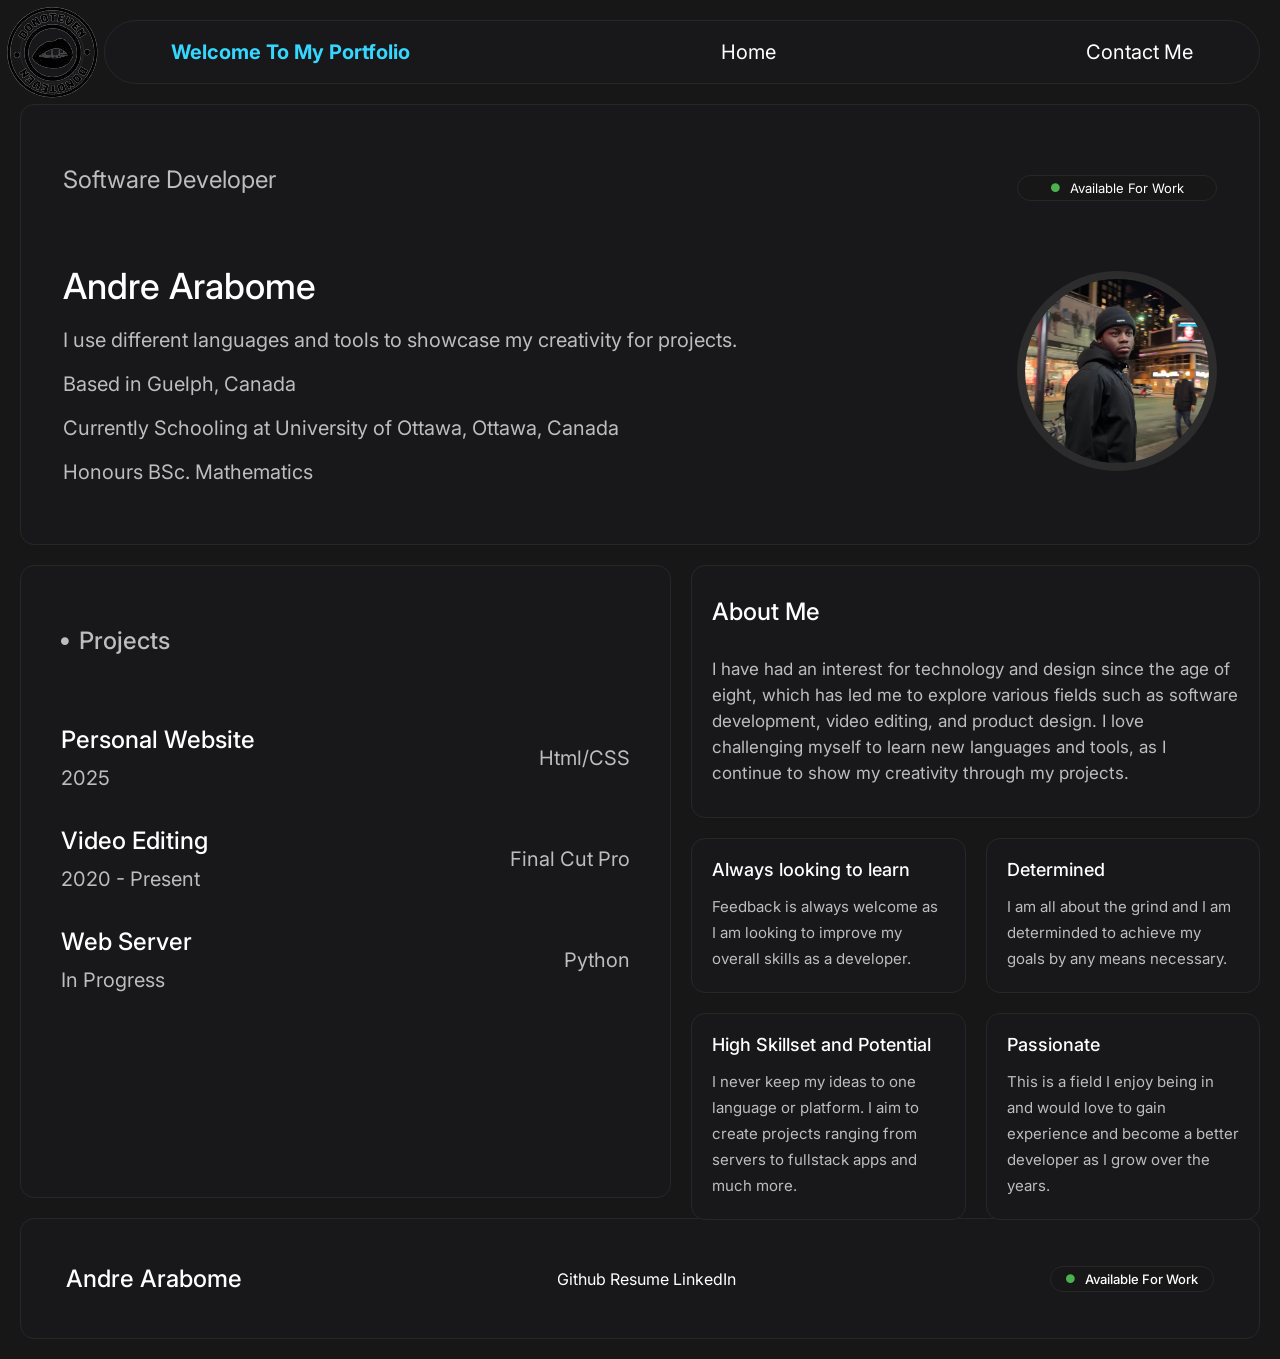
==== mr andre arabome/index.html @ 462e99c2 "Add files via upload" ====
<!DOCTYPE html>
<html lang="en">
<head>
    <meta charset="UTF-8">
    <meta name="viewport" content="width=device-width, initial-scale=1.0">
    <link rel="stylesheet" href="style.css">
    <link rel="stylesheet" href="https://cdnjs.cloudflare.com/ajax/libs/font-awesome/5.15.4/css/all.min.css">
    <title>Andre Arabome</title>
    <link rel="icon" href="favicon.ico"/>
</head>
<body>
    <basiks>
        <div class="logo">
            <img src="viewprofileimage.d2l-removebg-preview copy.png" alt="Logo">
        </div>
        <div class="links">
            <a href="#" class="active">Welcome To My Portfolio</a>
            <a href="#">Home</a>
            <a href="mailto:andrearabome@gmail.com?">Contact Me</a>
        </div>
    </basiks>

    <div class="about">
        <div class="left">
            <h3>Software Developer</h3>
            <div class="info">
                <h2>Andre Arabome</h2>
                <p>I use different languages and tools to showcase my creativity for projects.</p>
                <p>Based in Guelph, Canada</p>
                <p>Currently Schooling at University of Ottawa, Ottawa, Canada</p>
                <p>Honours BSc. Mathematics </p>
            </div>
        </div>
        <div class="right">
            <a class="online" href="#"><i class="fas fa-circle"></i> Available For Work</a>
            <img src="assets/pfp.jpg">
        </div>
    </div>
    <div class="works">
        <div class="left">
            <h3><i class="fas fa-circle"></i> Projects</h3>
            <div class="works-list">
                <div class="item">
                    <div class="work-info">
                        <h5 class="active">Personal Website</h5>
                        <p>2025</p>
                    </div>
                    <p>Html/CSS</p>
                </div>
                <div class="item">
                    <div class="work-info">
                        <h5>Video Editing</h5>
                        <p>2020 - Present</p>
                    </div>
                    <p>Final Cut Pro</p>
                </div>
                <div class="item">
                    <div class="work-info">
                        <h5>Web Server</h5>
                        <p>In Progress</p>
                    </div>
                    <p>Python</p>
                </div>
            </div>
        </div>

         <div class="right">
            <div class="item">
                <a>About Me</a>
                <p>I have had an interest for technology and design since the age of eight, which has led me to explore various fields such as software development, video editing, and product design.
                    I love challenging myself to learn new languages and tools, as I continue to show my creativity through my projects.
                </p>

            </div>
            <div class="item">
                <a>Always looking to learn</a>
                <p>Feedback is always welcome as I am looking to improve my overall skills as a developer.</p>
            </div>
            <div class="item">
                <a>Determined</a>
                <p>I am all about the grind and I am determinded to achieve my goals by any means necessary.</p>
            </div>
            <div class="item">
                <a>High Skillset and Potential</a>
                <p>I never keep my ideas to one language or platform. I aim to create projects ranging from servers to fullstack apps and much more.</p>
            </div>
            <div class="item">
                <a>Passionate</a>
                <p>This is a field I enjoy being in and would love to gain experience and become a better developer as I grow over the years.</p>
            </div>
        </div>
    </div>
    <footer>
        <a>Andre Arabome</a>
        <div class="links">
            <a href="https://github.com/andrearabome">Github</a>
            <a href="https://drive.google.com/file/d/1qd4CwZ_d0nGypbX0DLQwNF2BlHI4Yf9K/view?usp=drive_link">Resume</a>
            <a href="https://ca.linkedin.com/in/andrearabome">LinkedIn</a>
        </div>
        <a class="online"><i class="fas fa-circle"></i> Available For Work</a>
    </footer>
</body>
</html>
---- mr andre arabome/style.css ----
/*@import url();*/
@import url('https://fonts.googleapis.com/css2?family=Inter:wght@100..900&display=swap');

*{
    margin: 0;
    padding: 0;
    box-sizing: border-box;
    font-family: 'Inter', sans-serif;
}

a{
    text-decoration: none;
    color: #fff;
    transition: all 0.3s ease;
}

a:hover{
    color: #35D7FF !important;
}

body{
    background-color: #171717;
    padding: 20px;
    animation: fadeInAnimation ease 2s;
}

basiks{
    display: flex;
    gap: 20px;
}

basiks .logo{
    height: 64px;
    width: 64px;
    background: #18181B;
    border: 1px solid #27272A;
    border-radius: 48px;
    display: flex;
    align-items: center;
    justify-content: center;
}

basiks .logo i{
    font-size: 26px;
    color: #35D7FF;
}

basiks .links{
    height: 64px;
    display: flex;
    align-items: center;
    justify-content: space-between;
    width: 100%;
    padding: 0 66px;
    background-color: #18181B;
    border: 1px solid #27272A;
    border-radius: 48px;
}

basiks .links a{
    font-size: 20px;
}

basiks .links a.active{
    font-weight: bold;
    color: #35D7FF;
}

.about{
    display: flex;
    align-items: center;
    justify-content: space-between;
    padding: 60px 42px;
    background: #18181B;
    border: 1px solid #27272A;
    margin-top: 20px;
    border-radius: 14px;
}

.about .left h3{
    color: #BDBDBD;
    font-size: 24px;
    font-weight: 400;
}

.about .left .info{
    margin-top: 70px;
    display: flex;
    flex-direction: column;
    gap: 20px;
}

.about .left .info h2{
    font-size: 36px;
    color: #fff;
    font-weight: 500;
}

.about .left .info p{
    font-size: 20px;
    color: #BDBDBD;
}

.about .left .info .buttons{
    display: flex;
    gap: 14px;
}

.about .left .info .buttons button{
    font-size: 16px;
    padding: 6px 10px;
    border-radius: 7px;
    display: flex;
    align-items: center;
    gap: 8px;
    cursor: pointer;
    transition: all 0.3s ease;
}

.about .left .info .buttons button.hire{
    color: #fff;
    background: #35D7FF;
    border: 1px solid #171717;
}

.about .left .info .buttons button.hire:hover{
    background: #4CAF50;
}

.about .left .info .buttons button.email{
    color: #BDBDBD;
    border: 1px solid #27272A;
    background: #171717;
}

.about .left .info .buttons button.email:hover{
    background: #000;
}

.about .right a.online,
footer a.online{
    display: flex;
    align-items: center;
    justify-content: center;
    gap: 10px;
    background: #171717;
    border: 1px solid #27272A;
    padding: 4px 15px;
    border-radius: 14px;
    font-size: 13px;
}

.about .right a.online i,
footer a.online i{
    color: #4CAF50;
    font-size: 9px;
}

.about .right img{
    width: 200px;
    height: 200px;
    border-radius: 50%;
    border: 8px solid #2c2c2c;
    object-fit: cover;
    margin-top: 70px;
}

.works{
    display: flex;
    gap: 20px;
    margin-top: 20px;
}

.works .left{
    flex: 1;
    background: #18181B;
    padding: 60px 40px;
    border-radius: 14px;
    border: 1px solid #27272A;
}

.works .left h3{
    color: #BDBDBD;
    font-weight: 500;
    display: flex;
    align-items: center;
    gap: 10px;
    font-size: 24px;
}

.works .left h3 i{
    font-size: 8px;
}

.works .left .works-list{
    margin-top: 70px;
    display: flex;
    flex-direction: column;
    gap: 36px;
}

.works .left .works-list .item{
    display: flex;
    align-items: center;
    justify-content: space-between;
}

.works .left .works-list .item .work-info h5{
    color: #fff;
    font-size: 24px;
    font-weight: 500;
}

.works .left .works-list .item .work-info p{
    margin-top: 12px;
    color: #BDBDBD;
    font-size: 20px;
}

.works .left .works-list .item > p {
    font-size: 20px;
    color: #BDBDBD;
}

.works .right{
    flex: 1;
    display: grid;
    grid-template-columns: 1fr 1fr;
    grid-template-rows: 40% auto;
    gap: 20px;
}

.works .right .item:first-child{
    grid-column: span 2;
}

.works .right .item{
    display: flex;
    flex-direction: column;
    justify-content: center;
    gap: 30px;
    padding: 20px;
    background: #18181B;
    border: 1px solid #27272A;
    border-radius: 14px;
    cursor: pointer;
    transition: all 0.3s ease;
}

.works .right .item:hover a{
    color: #35D7FF;
}

.works .right .item a{
    font-size: 24px;
    font-weight: 500;
    color: #fff;
}

.works .right .item > p{
    color: #BDBDBD;
    font-size: 17px;
    line-height: 26px;
}

.works .right .item:not(:first-child){
    gap: 14px;
}

.works .right .item:not(:first-child) a{
    font-size: 18px;
}

.works .right .item:not(:first-child) p{
    font-size: 15px;
}

footer{
    margin-top: 20px;
    display: flex;
    align-items: center;
    justify-content: space-between;
    background: #18181B;
    border: 1px solid #27272A;
    border-radius: 14px;
    padding: 45px;
}

footer > a{
    font-size: 24px;
    font-weight: 500;
}

footer .socials{
    display: flex;
    align-items: center;
    gap: 12px;
}

footer .socials a{
    font-size: 20px;
    font-weight: 500;
    color: #BDBDBD;
}

@keyframes fadeInAnimation {
    0% {
        opacity: 0;
    }
    100% {
        opacity: 1;
    }
}

@media screen and (max-width: 1220px) {
    
    .about{
        padding: 60px 30px;
    }

    .works{
        flex-direction: column;
    }

    .works .left,
    .works .right .item,
    footer{
        padding: 40px 30px;
    }

    .works .right{
        grid-template-rows: auto auto;
    }

}

@media screen and (max-width: 992px) {
    basiks .links{
        padding: 0 40px;
    }

    footer > a{
        font-size: 20px;
    }

    footer .socials a{
        font-size: 16px;
    }

}

@media screen and (max-width: 768px) {
    
    basiks .links a{
        font-size: 16px;
    }

    .about{
        flex-direction: column-reverse;
        gap: 20px;
        padding: 30px;
    }

    .about .left .info{
        margin-top: 30px;
    }

    .about .right img{
        margin-top: 20px;
    }



    footer a.online{
        display: none;
    }

}

@media screen and (max-width: 576px) {

    .about .left .info h2{
        font-size: 30px;
    }

    .about .left .info p,
    .works .left .works-list .item .work-info p,
    .works .left .works-list .item > p{
        font-size: 16px;
    }

    .about .left .info .buttons button{
        font-size: 14px;
    }

    .works .left .works-list{
        margin-top: 40px;
    }

    .works .left .works-list .item .work-info h5,
    .works .right .item a{
        font-size: 20px;
    }

    .works .right .item > p,
    .works .right .item:not(:first-child) a{
        font-size: 15px;
    }

    .works .right .item:not(:first-child) p{
        font-size: 13px;
    }

}
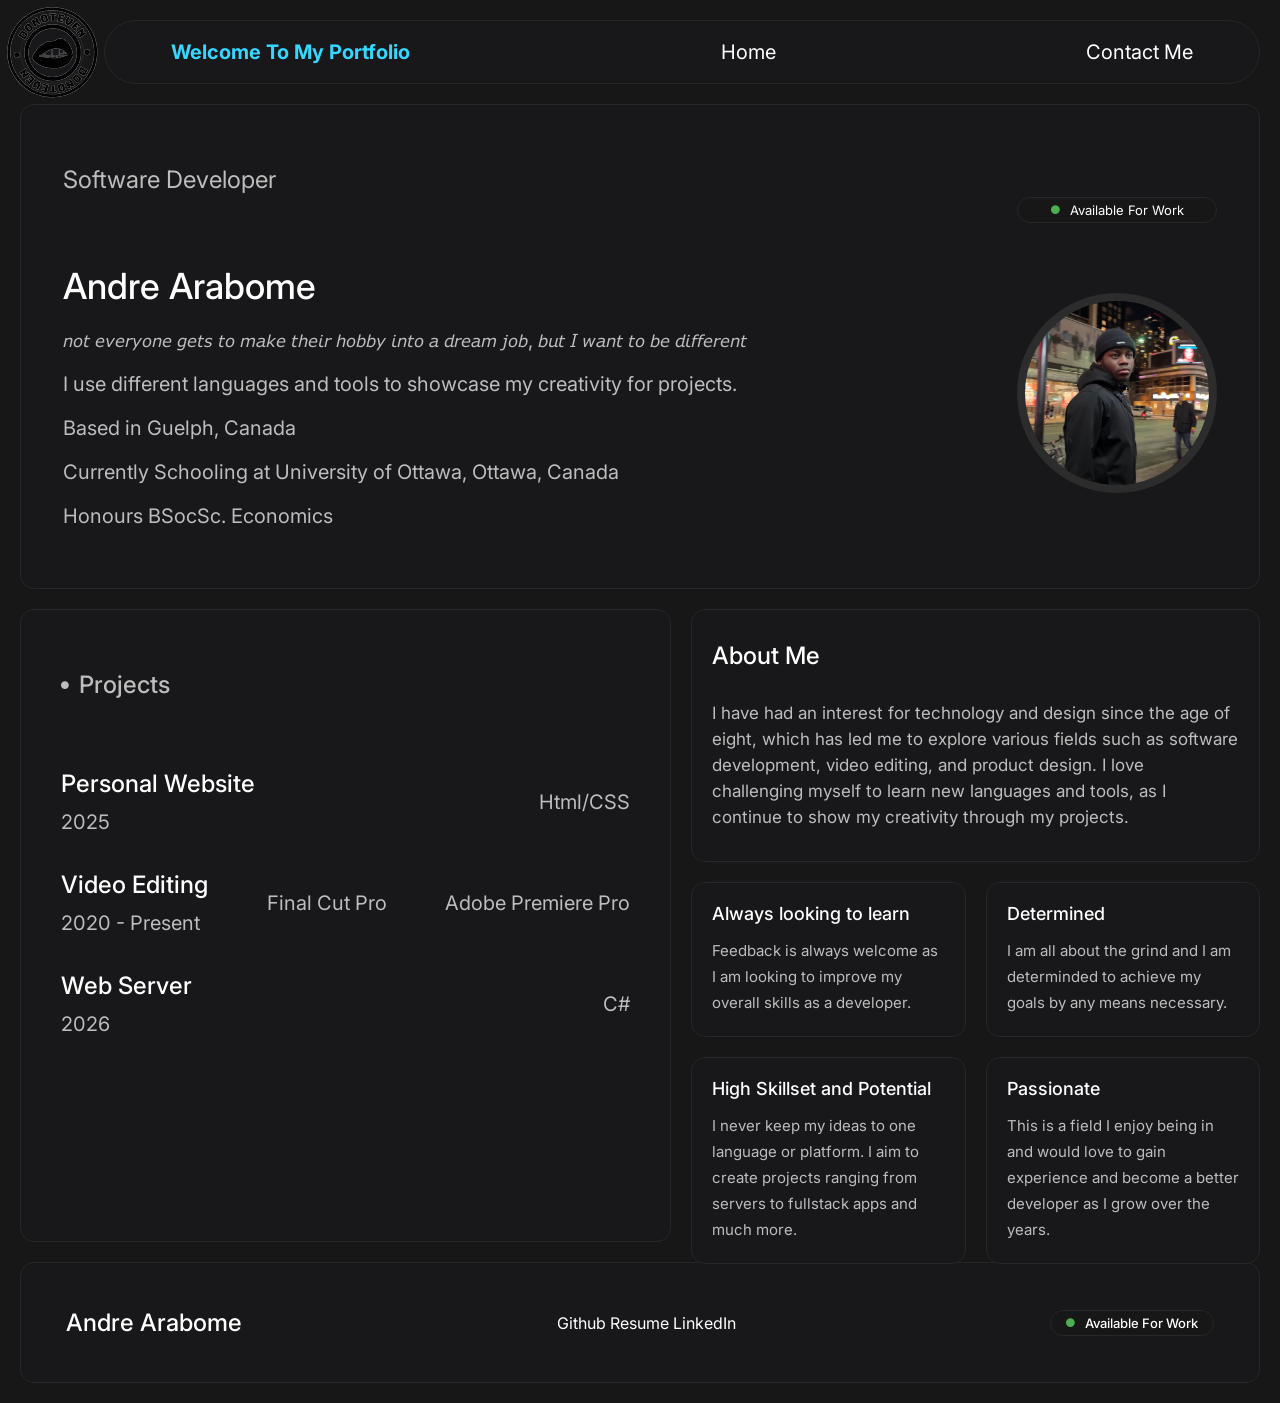
==== commit 5701fe10: "Update index.html" ====
--- a/mr andre arabome/index.html
+++ b/mr andre arabome/index.html
@@ -25,10 +25,11 @@
             <h3>Software Developer</h3>
             <div class="info">
                 <h2>Andre Arabome</h2>
+                <p>𝘯𝘰𝘵 𝘦𝘷𝘦𝘳𝘺𝘰𝘯𝘦 𝘨𝘦𝘵𝘴 𝘵𝘰 𝘮𝘢𝘬𝘦 𝘵𝘩𝘦𝘪𝘳 𝘩𝘰𝘣𝘣𝘺 𝘪𝘯𝘵𝘰 𝘢 𝘥𝘳𝘦𝘢𝘮 𝘫𝘰𝘣, 𝘣𝘶𝘵 𝘐 𝘸𝘢𝘯𝘵 𝘵𝘰 𝘣𝘦 𝘥𝘪𝘧𝘧𝘦𝘳𝘦𝘯𝘵 </p>
                 <p>I use different languages and tools to showcase my creativity for projects.</p>
                 <p>Based in Guelph, Canada</p>
                 <p>Currently Schooling at University of Ottawa, Ottawa, Canada</p>
-                <p>Honours BSc. Mathematics </p>
+                <p>Honours BSocSc. Economics </p>
             </div>
         </div>
         <div class="right">
@@ -53,13 +54,14 @@
                         <p>2020 - Present</p>
                     </div>
                     <p>Final Cut Pro</p>
+                    <p>Adobe Premiere Pro</p>
                 </div>
                 <div class="item">
                     <div class="work-info">
                         <h5>Web Server</h5>
-                        <p>In Progress</p>
+                        <p>2026</p>
                     </div>
-                    <p>Python</p>
+                    <p>C#</p>
                 </div>
             </div>
         </div>
@@ -100,4 +102,5 @@
         <a class="online"><i class="fas fa-circle"></i> Available For Work</a>
     </footer>
 </body>
-</html>+
+</html>
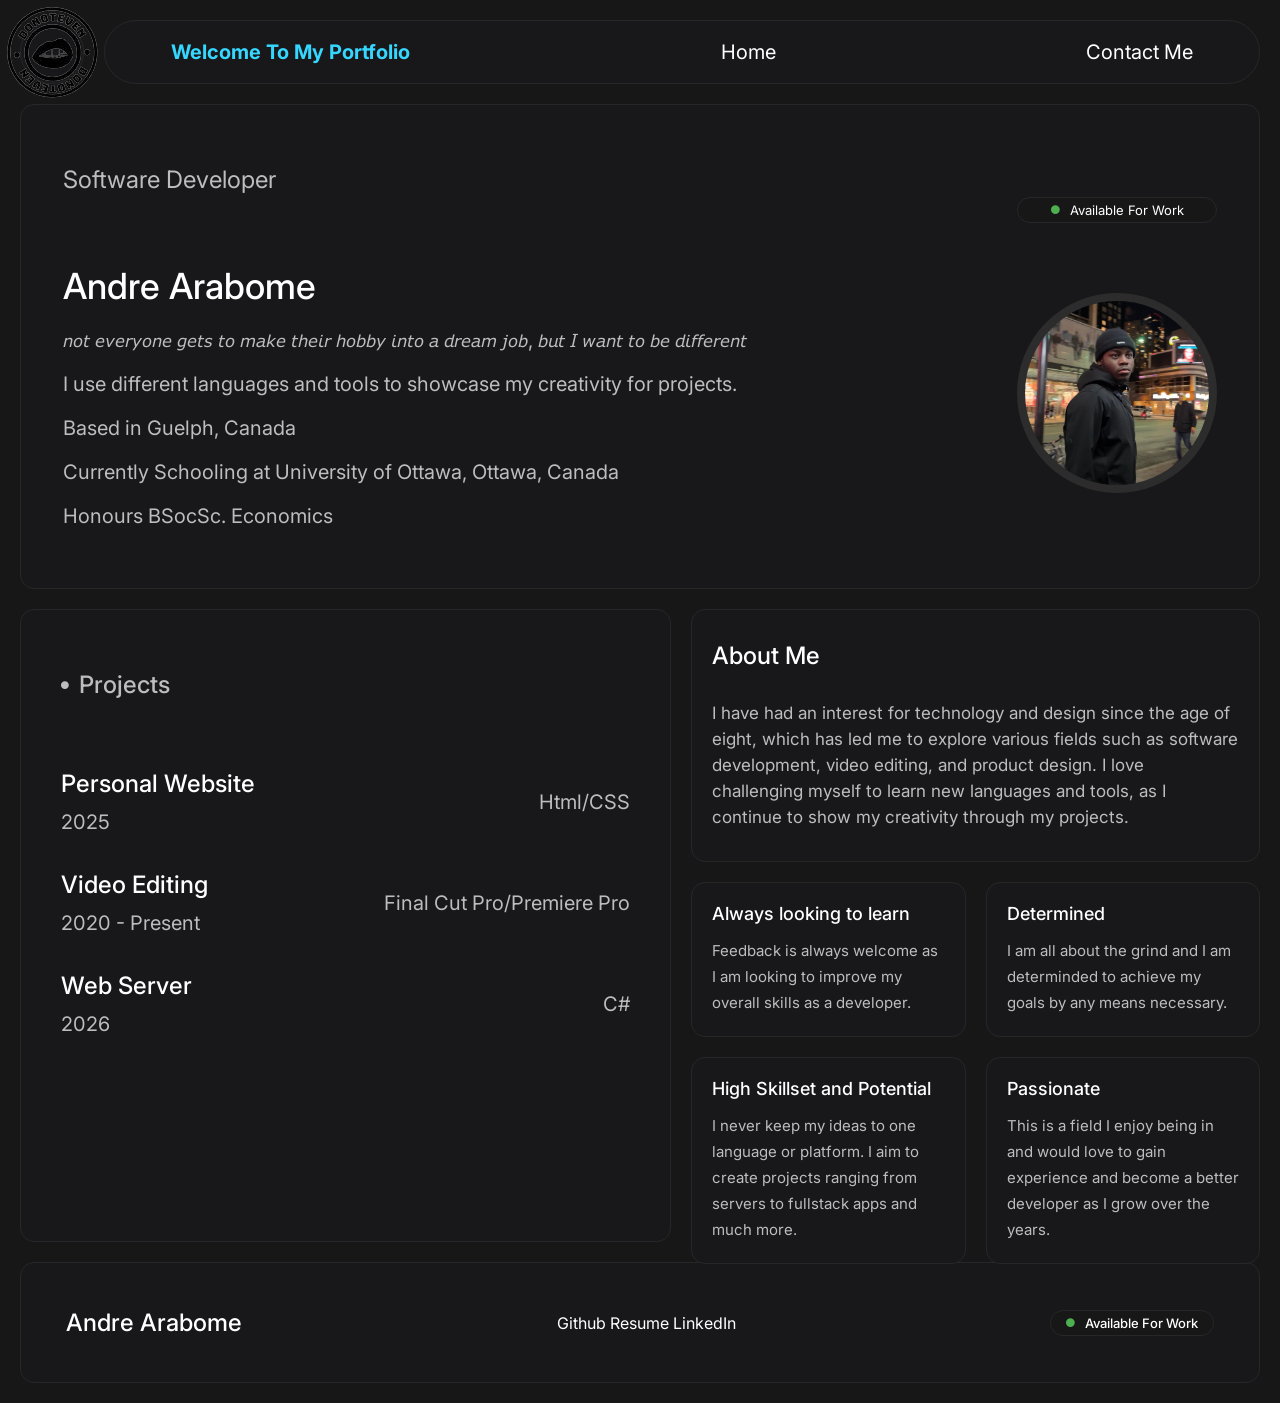
==== commit 0eb059e6: "Update index.html" ====
--- a/mr andre arabome/index.html
+++ b/mr andre arabome/index.html
@@ -53,8 +53,7 @@
                         <h5>Video Editing</h5>
                         <p>2020 - Present</p>
                     </div>
-                    <p>Final Cut Pro</p>
-                    <p>Adobe Premiere Pro</p>
+                    <p>Final Cut Pro/Premiere Pro</p>
                 </div>
                 <div class="item">
                     <div class="work-info">
@@ -104,3 +103,4 @@
 </body>
 
 </html>
+
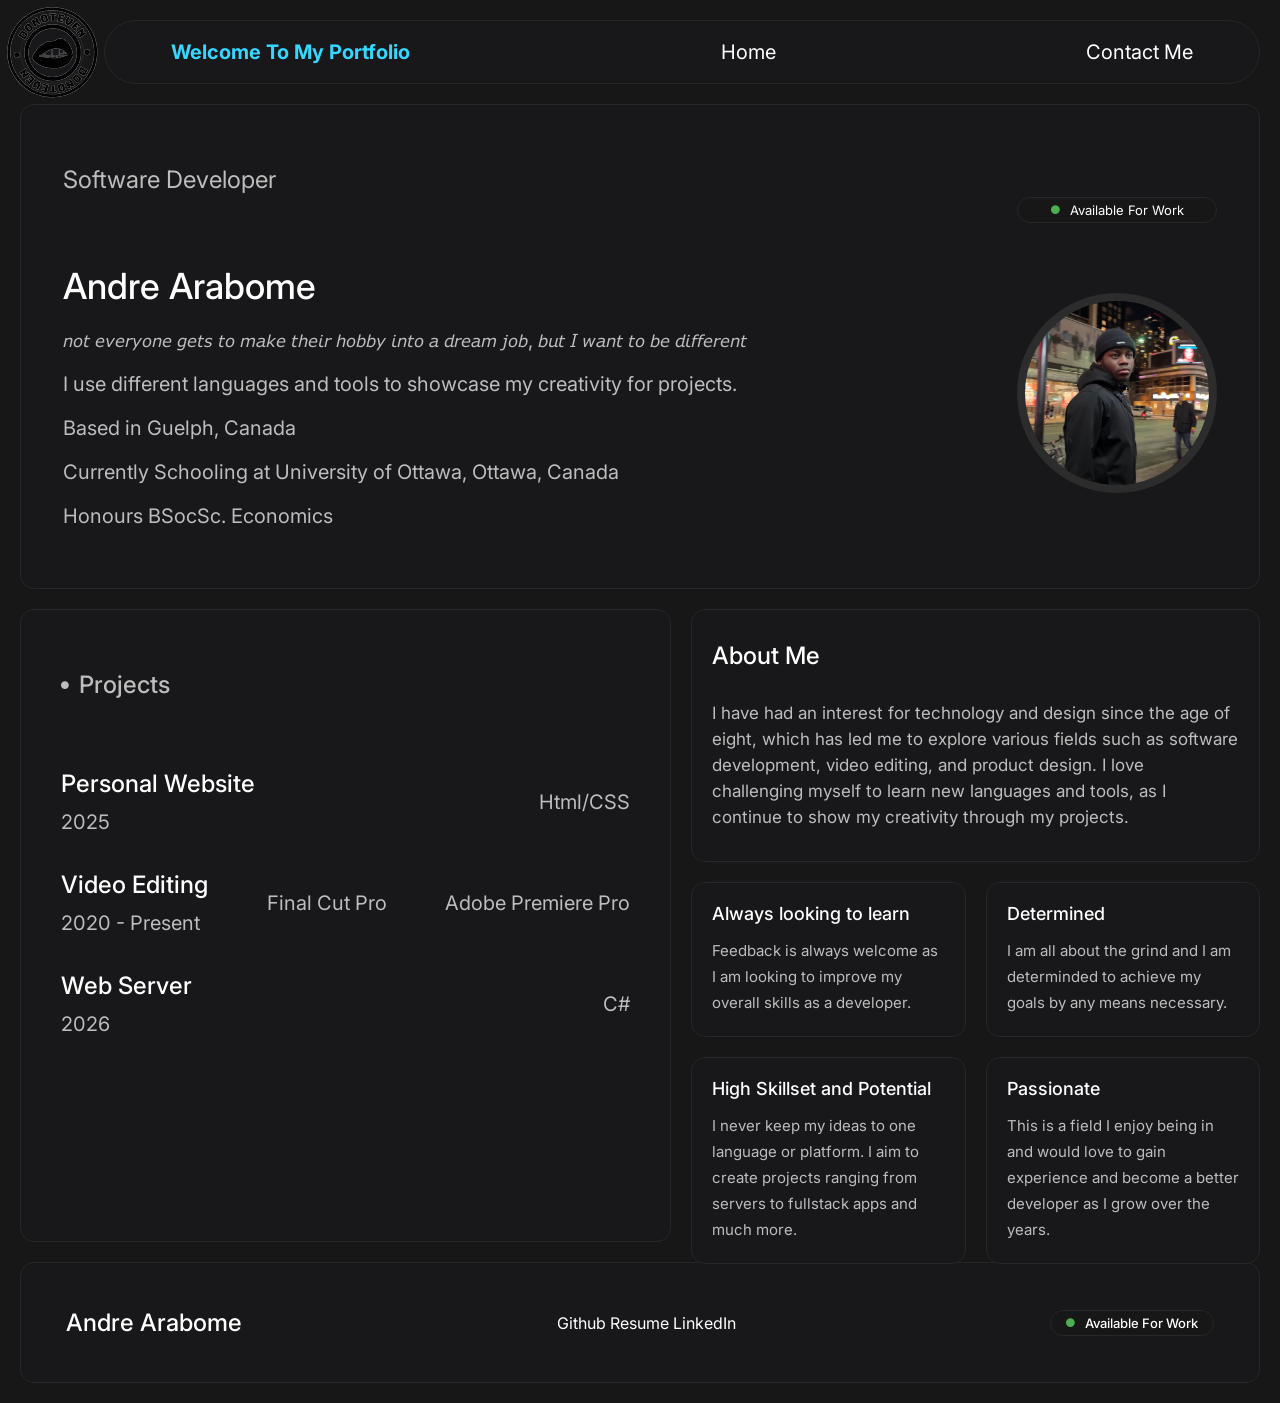
==== commit bdeb0d35: "Add files via upload" ====
--- a/mr andre arabome/index.html
+++ b/mr andre arabome/index.html
@@ -53,7 +53,8 @@
                         <h5>Video Editing</h5>
                         <p>2020 - Present</p>
                     </div>
-                    <p>Final Cut Pro/Premiere Pro</p>
+                    <p>Final Cut Pro</p>
+                    <p>Adobe Premiere Pro</p>
                 </div>
                 <div class="item">
                     <div class="work-info">
@@ -103,4 +104,3 @@
 </body>
 
 </html>
-
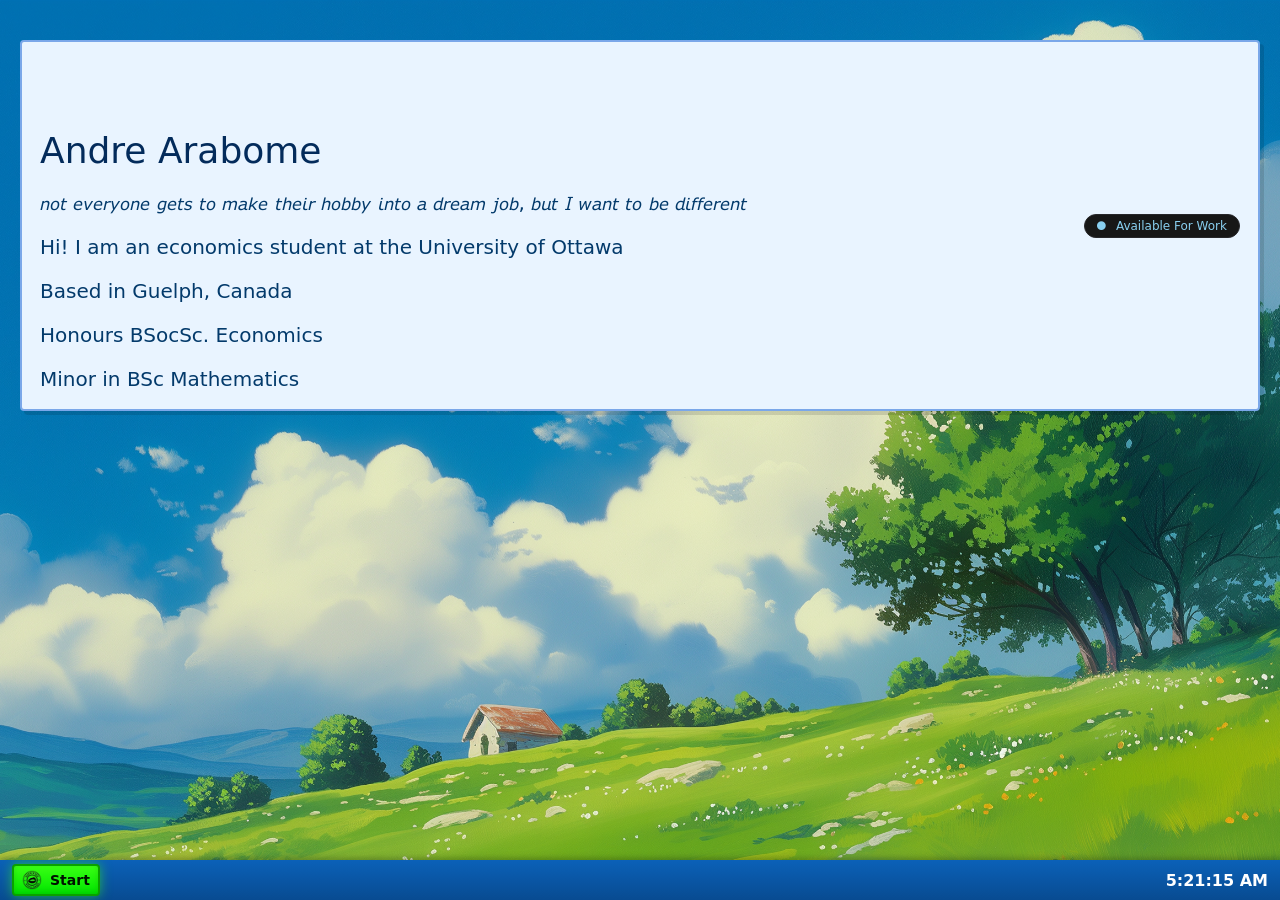
==== commit 3e49cfbf: "Add files via upload" ====
--- a/mr andre arabome/index.html
+++ b/mr andre arabome/index.html
@@ -9,98 +9,49 @@
     <link rel="icon" href="favicon.ico"/>
 </head>
 <body>
-    <basiks>
-        <div class="logo">
-            <img src="viewprofileimage.d2l-removebg-preview copy.png" alt="Logo">
-        </div>
-        <div class="links">
-            <a href="#" class="active">Welcome To My Portfolio</a>
-            <a href="#">Home</a>
-            <a href="mailto:andrearabome@gmail.com?">Contact Me</a>
-        </div>
-    </basiks>
-
+    <div class="xp-desktop">
     <div class="about">
         <div class="left">
-            <h3>Software Developer</h3>
             <div class="info">
                 <h2>Andre Arabome</h2>
-                <p>𝘯𝘰𝘵 𝘦𝘷𝘦𝘳𝘺𝘰𝘯𝘦 𝘨𝘦𝘵𝘴 𝘵𝘰 𝘮𝘢𝘬𝘦 𝘵𝘩𝘦𝘪𝘳 𝘩𝘰𝘣𝘣𝘺 𝘪𝘯𝘵𝘰 𝘢 𝘥𝘳𝘦𝘢𝘮 𝘫𝘰𝘣, 𝘣𝘶𝘵 𝘐 𝘸𝘢𝘯𝘵 𝘵𝘰 𝘣𝘦 𝘥𝘪𝘧𝘧𝘦𝘳𝘦𝘯𝘵 </p>
-                <p>I use different languages and tools to showcase my creativity for projects.</p>
+                <p>𝘯𝘰𝘵 𝘦𝘷𝘦𝘳𝘺𝘰𝘯𝘦 𝘨𝘦𝘵𝘴 𝘵𝘰 𝘮𝘢𝘬𝘦 𝘵𝘩𝘦𝘪𝘳 𝘩𝘰𝘣𝘣𝘺 𝘪𝘯𝘵𝘰 𝘢 𝘥𝘳𝘦𝘢𝘮 𝘫𝘰𝘣, 𝘣𝘶𝘵 𝘐 𝘸𝘢𝘯𝘵 𝘵𝘰 𝘣𝘦 𝘥𝘪𝘧𝘧𝘦𝘳𝘦𝘯𝘵</p>
+                <p>Hi! I am an economics student at the University of Ottawa</p>
                 <p>Based in Guelph, Canada</p>
-                <p>Currently Schooling at University of Ottawa, Ottawa, Canada</p>
-                <p>Honours BSocSc. Economics </p>
+                <p>Honours BSocSc. Economics</p>
+                <p>Minor in BSc Mathematics</p>
             </div>
         </div>
         <div class="right">
-            <a class="online" href="#"><i class="fas fa-circle"></i> Available For Work</a>
-            <img src="assets/pfp.jpg">
+            <div class="online" role="status"><i class="fas fa-circle"></i> Available For Work</div>
         </div>
     </div>
-    <div class="works">
-        <div class="left">
-            <h3><i class="fas fa-circle"></i> Projects</h3>
-            <div class="works-list">
-                <div class="item">
-                    <div class="work-info">
-                        <h5 class="active">Personal Website</h5>
-                        <p>2025</p>
-                    </div>
-                    <p>Html/CSS</p>
-                </div>
-                <div class="item">
-                    <div class="work-info">
-                        <h5>Video Editing</h5>
-                        <p>2020 - Present</p>
-                    </div>
-                    <p>Final Cut Pro</p>
-                    <p>Adobe Premiere Pro</p>
-                </div>
-                <div class="item">
-                    <div class="work-info">
-                        <h5>Web Server</h5>
-                        <p>2026</p>
-                    </div>
-                    <p>C#</p>
-                </div>
-            </div>
+    <div id="start-menu" class="start-menu" aria-hidden="true">
+        <div class="start-menu-header">Start</div>
+        <ul>
+            <li><a href="#" id="start-theme-toggle"><span class="icon">🌓</span><span class="label">Dark Mode</span></a></li>
+            <li><a href="index.html"><span class="icon">🏠</span>Home</a></li>
+            <li><a href="about.html"><span class="icon">ℹ️</span>About Me</a></li>
+            <li><a href="projects.html"><span class="icon">🗂️</span>Projects</a></li>
+            <li><a href="https://github.com/andrearabome"><span class="icon">🐱</span>GitHub</a></li>
+            <li><a href="https://ca.linkedin.com/in/andrearabome"><span class="icon">🔗</span>LinkedIn</a></li>
+            <li><a href="https://drive.google.com/file/d/1Fc5jcNn9YB6iBq72nuzon9Sls7e6n9wR/view?usp=drive_link"><span class="icon">📄</span>Resume</a></li>
+            <li><a href="mailto:andrearabome@gmail.com"><span class="icon">✉️</span>Contact Me</a></li>
+            <li><a href="https://doonottevenn.com"><span class="icon"><img src="viewprofileimage.d2l-removebg-preview copy.png" alt="donoteven logo"></span>donoteven</a></li>
+        </ul>
+    </div>
+
+    <div id="taskbar">
+        <div class="start">
+            <button id="start-button"><img src="viewprofileimage.d2l-removebg-preview copy.png" alt="logo"><span class="start-text">Start</span></button>
         </div>
-
-         <div class="right">
-            <div class="item">
-                <a>About Me</a>
-                <p>I have had an interest for technology and design since the age of eight, which has led me to explore various fields such as software development, video editing, and product design.
-                    I love challenging myself to learn new languages and tools, as I continue to show my creativity through my projects.
-                </p>
-
-            </div>
-            <div class="item">
-                <a>Always looking to learn</a>
-                <p>Feedback is always welcome as I am looking to improve my overall skills as a developer.</p>
-            </div>
-            <div class="item">
-                <a>Determined</a>
-                <p>I am all about the grind and I am determinded to achieve my goals by any means necessary.</p>
-            </div>
-            <div class="item">
-                <a>High Skillset and Potential</a>
-                <p>I never keep my ideas to one language or platform. I aim to create projects ranging from servers to fullstack apps and much more.</p>
-            </div>
-            <div class="item">
-                <a>Passionate</a>
-                <p>This is a field I enjoy being in and would love to gain experience and become a better developer as I grow over the years.</p>
-            </div>
-        </div>
+        <div class="taskbar-center"></div>
+        <div class="tray" id="taskbar-clock" aria-live="polite"></div>
     </div>
-    <footer>
-        <a>Andre Arabome</a>
-        <div class="links">
-            <a href="https://github.com/andrearabome">Github</a>
-            <a href="https://drive.google.com/file/d/1qd4CwZ_d0nGypbX0DLQwNF2BlHI4Yf9K/view?usp=drive_link">Resume</a>
-            <a href="https://ca.linkedin.com/in/andrearabome">LinkedIn</a>
-        </div>
-        <a class="online"><i class="fas fa-circle"></i> Available For Work</a>
-    </footer>
+    </div>
+    <script src="theme.js"></script>
+    <script src="startmenu.js"></script>
+    <script src="clock.js"></script>
 </body>
 
 </html>
+
--- a/mr andre arabome/style.css
+++ b/mr andre arabome/style.css
@@ -1,11 +1,12 @@
 /*@import url();*/
 @import url('https://fonts.googleapis.com/css2?family=Inter:wght@100..900&display=swap');
 
+/* Use a Windows-like system font stack */
 *{
     margin: 0;
     padding: 0;
     box-sizing: border-box;
-    font-family: 'Inter', sans-serif;
+    font-family: Tahoma, "Segoe UI", system-ui, -apple-system, Inter, sans-serif;
 }
 
 a{
@@ -137,22 +138,24 @@
     background: #000;
 }
 
-.about .right a.online,
-footer a.online{
+.about .right .online,
+footer .online{
     display: flex;
     align-items: center;
     justify-content: center;
     gap: 10px;
+    width: fit-content;
+    white-space: nowrap;
     background: #171717;
     border: 1px solid #27272A;
-    padding: 4px 15px;
+    padding: 4px 12px;
     border-radius: 14px;
-    font-size: 13px;
-}
-
-.about .right a.online i,
-footer a.online i{
-    color: #4CAF50;
+    font-size: 12px;
+    color: #89CFF0;
+}
+.about .right .online i,
+footer .online i{
+    color: #89CFF0;
     font-size: 9px;
 }
 
@@ -411,4 +414,349 @@
         font-size: 13px;
     }
 
+}
+
+/* Windows XP visual theme additions */
+body{
+    background: linear-gradient(#7db9e8, #9ad0ff);
+    color: #000;
+}
+
+/* Notepad-style windows (for About page) */
+.notepad{
+    margin: 18px 0;
+    border: 2px solid #7aa7e9;
+    background: #fff;
+    border-radius: 2px;
+    box-shadow: 4px 4px 0 rgba(0,0,0,0.12);
+    overflow: hidden;
+}
+
+/* layout the three notepad sections across the page */
+.notepad-row{
+    /* positioned canvas for randomly-placed notepads */
+    position: relative;
+    width: 100vw;
+    height: calc(100vh - 72px);
+    margin: 0;
+    margin-left: calc(-50vw + 50%);
+}
+.notepad-row .notepad{
+    position: absolute;
+    width: calc(33% - 12px);
+    min-width: 220px;
+}
+
+@media (max-width: 768px){
+    /* responsive fallback: stacked flow */
+    .notepad-row{ position: static; min-height: auto; }
+    .notepad-row .notepad{ position: static; width: 100%; min-width: 0; margin-bottom: 12px; }
+}
+.notepad .titlebar{
+    display: flex;
+    justify-content: space-between;
+    align-items: center;
+    background: linear-gradient(#0b61b8,#0d6fcf);
+    color: #fff;
+    padding: 6px 10px;
+    font-weight: 700;
+}
+.notepad .titlebar{ cursor: move; user-select: none; }
+
+/* Resize handle (bottom-right corner) */
+
+/* Desktop-style resize handles */
+.notepad .resize-handle{
+    position: absolute;
+    z-index: 12000;
+    touch-action: none;
+}
+.notepad .resize-handle.top,
+.notepad .resize-handle.bottom{ left: 10px; right: 10px; height: 8px; }
+.notepad .resize-handle.left,
+.notepad .resize-handle.right{ top: 10px; bottom: 10px; width: 8px; }
+.notepad .resize-handle.top{ top: -4px; cursor: ns-resize; }
+.notepad .resize-handle.bottom{ bottom: -4px; cursor: ns-resize; }
+.notepad .resize-handle.left{ left: -4px; cursor: ew-resize; }
+.notepad .resize-handle.right{ right: -4px; cursor: ew-resize; }
+.notepad .resize-handle.corner{
+    width: 18px;
+    height: 18px;
+}
+.notepad .resize-handle.nw{ top: -4px; left: -4px; cursor: nwse-resize; }
+.notepad .resize-handle.ne{ top: -4px; right: -4px; cursor: nesw-resize; }
+.notepad .resize-handle.se{ right: -4px; bottom: -4px; cursor: nwse-resize; }
+.notepad .resize-handle.sw{ left: -4px; bottom: -4px; cursor: nesw-resize; }
+.notepad .resize-handle::after{
+    content: "";
+    display: block;
+    width: 100%;
+    height: 100%;
+    background: rgba(0,0,0,0.01);
+}
+
+.notepad.minimized .resize-handle{ display: none; }
+
+@media (max-width: 768px){
+    .notepad .resize-handle{ display: none; }
+}
+.notepad .titlebar .title{ font-size: 14px; }
+.notepad .titlebar .controls span{ margin-left: 8px; cursor: default; }
+.notepad .notepad-content{ padding: 12px; background: #fff; color: #000; }
+.notepad .notepad-content pre{ white-space: pre-wrap; font-family: Consolas, "Courier New", monospace; font-size: 14px; line-height: 1.45; }
+
+@media (max-width: 768px){
+    .notepad .notepad-content pre{ font-size: 13px; }
+}
+
+/* Notepad dark-mode & window behavior */
+.notepad.minimized .notepad-content{ display: none; height: 0; padding: 0 12px; }
+.notepad .titlebar .controls span{ user-select: none; }
+
+/* Dark-mode adjustments for Notepad windows */
+.dark .notepad{
+    background: #0b1220;
+    border-color: #223244;
+    box-shadow: 4px 4px 0 rgba(0,0,0,0.5);
+}
+.dark .notepad .titlebar{
+    background: linear-gradient(#071124,#09203a);
+    color: var(--titlebar-text);
+}
+.dark .notepad .notepad-content{
+    background: #071124;
+    color: var(--text-color);
+}
+
+/* small touch for close (hidden) state */
+.notepad.hidden{ display: none !important; }
+
+.xp-desktop{
+    margin: 0;
+    padding: 0;
+    padding-bottom: 72px; /* keep content above the fixed taskbar */
+}
+
+/* Make header look like a window title bar */
+basiks{
+    display: flex;
+    gap: 12px;
+    align-items: center;
+}
+
+basiks .links{
+    background: linear-gradient(#0b61b8,#0d6fcf);
+    border: 2px solid #032b5b;
+    border-radius: 6px;
+    padding: 10px 20px;
+}
+
+basiks .links a{
+    color: #fff;
+    font-weight: 600;
+}
+
+.about, .works .left, .works .right .item, footer{
+    background: #e9f4ff;
+    border: 2px solid #7aa7e9;
+    box-shadow: 4px 4px 0 rgba(0,0,0,0.12);
+    border-radius: 4px;
+    color: #000;
+}
+
+.about{
+    padding: 18px;
+}
+
+.about .left .info h2{
+    color: #032b5b;
+}
+
+.about .left .info p,
+.works .left .works-list .item > p,
+.works .left .works-list .item .work-info p{
+    color: #033a6b;
+}
+
+/* Taskbar */
+#taskbar{
+    position: fixed;
+    left: 0;
+    right: 0;
+    bottom: 0;
+    height: 40px;
+    background: linear-gradient(#0b61b8,#084b91);
+    display: flex;
+    align-items: center;
+    padding: 0 12px;
+    box-shadow: 0 -2px 6px rgba(0,0,0,0.25);
+    z-index: 9999;
+}
+
+#taskbar .start button{
+    background: linear-gradient(#39ff14, #00e600);
+    border: 2px solid #0aa000;
+    padding: 4px 8px;
+    min-width: 72px;
+    height: 32px;
+    border-radius: 4px;
+    font-weight: 700;
+    cursor: pointer;
+    display: flex;
+    align-items: center;
+    justify-content: flex-start;
+    gap: 8px;
+    box-shadow: 0 0 12px rgba(57,255,20,0.55), inset 0 -2px 6px rgba(0,0,0,0.12);
+}
+
+#taskbar .start button:hover{
+    filter: brightness(1.06);
+    box-shadow: 0 0 18px rgba(57,255,20,0.8), inset 0 -2px 6px rgba(0,0,0,0.12);
+    transform: translateY(-1px);
+}
+
+/* ensure Start text is readable on neon background */
+#taskbar .start button .start-text{ color: #001100; }
+
+#taskbar .tray{
+    margin-left: auto;
+    color: #fff;
+    font-weight: 600;
+}
+
+#start-button img{ width:20px; height:20px; display:block; }
+.start-text{ font-weight:700; color:var(--titlebar-text); font-size:14px; }
+
+/* footer removed — ensure content stays above the taskbar via .xp-desktop padding */
+
+/* Theme variables (light by default) */
+:root{
+    --bg-grad: url('lightpaper.png');
+    --panel-bg: #e9f4ff;
+    --panel-border: #7aa7e9;
+    --text-color: #000;
+    --titlebar-bg: linear-gradient(#0b61b8,#0d6fcf);
+    --taskbar-bg: linear-gradient(#0b61b8,#084b91);
+    --titlebar-text: #fff;
+    --link-color: #0d6fcf;
+}
+
+/* Dark theme overrides */
+.dark{
+    --bg-grad: url('vanitas.png');
+    --panel-bg: #0f1724;
+    --panel-border: #1f2937;
+    --text-color: #e5e7eb;
+    --titlebar-bg: linear-gradient(#0b1220,#07101a);
+    --taskbar-bg: linear-gradient(#081221,#04060a);
+    --titlebar-text: #dbeafe;
+    --link-color: #35D7FF;
+}
+
+/* Apply variables where possible to support dark mode */
+body{ background: var(--bg-grad); color: var(--text-color); }
+body{
+    background-repeat: no-repeat;
+    background-position: center center;
+    background-size: cover;
+    background-attachment: fixed;
+}
+basiks .links{ background: var(--titlebar-bg); }
+basiks .links a{ color: var(--titlebar-text); }
+.about, .works .left, .works .right .item, footer{ background: var(--panel-bg); border: 2px solid var(--panel-border); color: var(--text-color); }
+#taskbar{ background: var(--taskbar-bg); }
+#taskbar .tray{ color: var(--titlebar-text); }
+
+/* Taskbar center buttons for notepads */
+.taskbar-center{ display:flex; gap:2px; align-items:center; padding-left:0; flex:1 1 auto; min-width:0; overflow:hidden; }
+.taskbar-center .taskbar-notepad-btn{
+    background: rgba(255,255,255,0.06);
+    border: 1px solid rgba(0,0,0,0.12);
+    color: var(--titlebar-text);
+    padding: 4px 6px;
+    border-radius: 3px;
+    font-size: 13px;
+    cursor: pointer;
+    white-space: nowrap;
+    flex: 0 0 auto;
+}
+.taskbar-center .taskbar-notepad-btn.closed{
+    opacity: 0.5;
+    filter: grayscale(40%);
+}
+.taskbar-center .taskbar-notepad-btn:focus{ outline: 2px solid rgba(255,255,255,0.12); }
+
+.theme-btn{ background: transparent; border: none; color: var(--titlebar-text); font-size: 18px; cursor: pointer; padding: 6px 8px; }
+.theme-btn:focus{ outline: 2px solid rgba(255,255,255,0.2); }
+
+/* Start menu panel */
+.start-menu{
+    position: fixed;
+    left: 12px;
+    bottom: 48px; /* sit above taskbar */
+    width: 240px;
+    background: var(--panel-bg);
+    border: 2px solid var(--panel-border);
+    box-shadow: 6px 6px 0 rgba(0,0,0,0.14);
+    border-radius: 4px;
+    padding: 8px;
+    display: none;
+    z-index: 40000;
+}
+.start-menu.open{ display: block; }
+.start-menu-open .notepad,
+.start-menu-open .taskbar-center .taskbar-notepad-btn,
+.start-menu-open .xp-desktop > *:not(.start-menu):not(#taskbar){
+    pointer-events: none;
+}
+.start-menu .start-menu-header{
+    font-weight: 700;
+    color: var(--titlebar-text);
+    background: var(--titlebar-bg);
+    padding: 6px 8px;
+    border-radius: 2px;
+    margin-bottom: 8px;
+}
+.start-menu ul{ list-style: none; }
+.start-menu li{ margin: 6px 0; }
+.start-menu a{
+    display: flex;
+    gap: 8px;
+    align-items: center;
+    color: var(--text-color);
+    padding: 6px 8px;
+    border-radius: 3px;
+}
+.start-menu a:hover{ background: rgba(0,0,0,0.06); color: var(--link-color); }
+.start-menu .icon{ width: 20px; text-align: center; }
+.start-menu .icon img{
+    width: 16px;
+    height: 16px;
+    display: block;
+    margin: 0 auto;
+}
+
+.dark body,
+.dark .about,
+.dark .works .left,
+.dark .works .right .item,
+.dark footer,
+.dark .start-menu,
+.dark .start-menu a,
+.dark .works .left h3,
+.dark .works .left .works-list .item .work-info h5,
+.dark .works .left .works-list .item .work-info p,
+.dark .works .left .works-list .item > p,
+.dark .works .right .item a,
+.dark .works .right .item > p,
+.dark .about .left h2,
+.dark .about .left p,
+.dark .about .right .online,
+.dark footer .online,
+.dark .tray{
+    color: #fff;
+}
+
+.dark .start-menu a:hover{
+    color: #fff;
 }
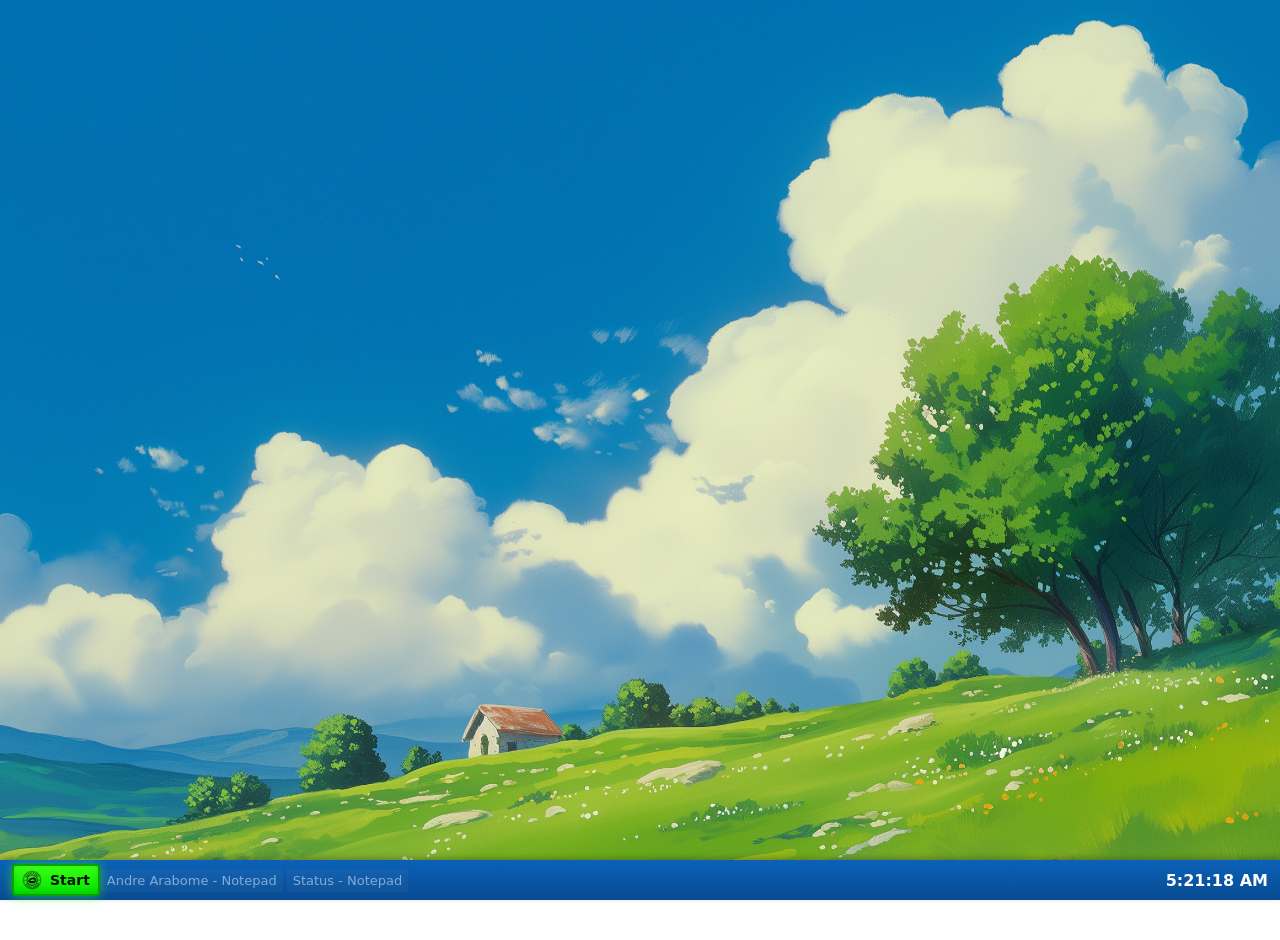
==== commit a28014cc: "Add files via upload" ====
--- a/mr andre arabome/index.html
+++ b/mr andre arabome/index.html
@@ -10,27 +10,41 @@
 </head>
 <body>
     <div class="xp-desktop">
-    <div class="about">
-        <div class="left">
-            <div class="info">
-                <h2>Andre Arabome</h2>
-                <p>𝘯𝘰𝘵 𝘦𝘷𝘦𝘳𝘺𝘰𝘯𝘦 𝘨𝘦𝘵𝘴 𝘵𝘰 𝘮𝘢𝘬𝘦 𝘵𝘩𝘦𝘪𝘳 𝘩𝘰𝘣𝘣𝘺 𝘪𝘯𝘵𝘰 𝘢 𝘥𝘳𝘦𝘢𝘮 𝘫𝘰𝘣, 𝘣𝘶𝘵 𝘐 𝘸𝘢𝘯𝘵 𝘵𝘰 𝘣𝘦 𝘥𝘪𝘧𝘧𝘦𝘳𝘦𝘯𝘵</p>
-                <p>Hi! I am an economics student at the University of Ottawa</p>
-                <p>Based in Guelph, Canada</p>
-                <p>Honours BSocSc. Economics</p>
-                <p>Minor in BSc Mathematics</p>
-            </div>
+        <div class="notepad-row">
+            <section class="notepad hidden" data-note="home">
+                <div class="titlebar">
+                    <div class="title">Andre Arabome - Notepad</div>
+                    <div class="controls"><span class="min">–</span><span class="max">▢</span><span class="close">✕</span></div>
+                </div>
+                <div class="notepad-content">
+<pre>𝘯𝘰𝘵 𝘦𝘷𝘦𝘳𝘺𝘰𝘯𝘦 𝘨𝘦𝘵𝘴 𝘵𝘰 𝘮𝘢𝘬𝘦 𝘵𝘩𝘦𝘪𝘳 𝘩𝘰𝘣𝘣𝘺 𝘪𝘯𝘵𝘰 𝘢 𝘥𝘳𝘦𝘢𝘮 𝘫𝘰𝘣, 𝘣𝘶𝘵 𝘐 𝘸𝘢𝘯𝘵 𝘵𝘰 𝘣𝘦 𝘥𝘪𝘧𝘧𝘦𝘳𝘦𝘯𝘵
+
+Hi! I am an economics student at the University of Ottawa
+
+Based in Guelph, Canada
+Honours BSocSc. Economics
+Minor in BSc Mathematics</pre>
+                </div>
+                <div class="resizer" aria-hidden="true"></div>
+            </section>
+
+            <section class="notepad hidden" data-note="status">
+                <div class="titlebar">
+                    <div class="title">Status - Notepad</div>
+                    <div class="controls"><span class="min">–</span><span class="max">▢</span><span class="close">✕</span></div>
+                </div>
+                <div class="notepad-content">
+<pre>🟢 Available For Work</pre>
+                </div>
+                <div class="resizer" aria-hidden="true"></div>
+            </section>
         </div>
-        <div class="right">
-            <div class="online" role="status"><i class="fas fa-circle"></i> Available For Work</div>
-        </div>
-    </div>
     <div id="start-menu" class="start-menu" aria-hidden="true">
         <div class="start-menu-header">Start</div>
         <ul>
-            <li><a href="#" id="start-theme-toggle"><span class="icon">🌓</span><span class="label">Dark Mode</span></a></li>
+            <li><a href="#" id="start-theme-toggle"><span class="icon">☀️</span><span class="label">Dark Mode</span></a></li>
             <li><a href="index.html"><span class="icon">🏠</span>Home</a></li>
-            <li><a href="about.html"><span class="icon">ℹ️</span>About Me</a></li>
+            <li><a href="about.html"><span class="icon">🐺</span>About Me</a></li>
             <li><a href="projects.html"><span class="icon">🗂️</span>Projects</a></li>
             <li><a href="https://github.com/andrearabome"><span class="icon">🐱</span>GitHub</a></li>
             <li><a href="https://ca.linkedin.com/in/andrearabome"><span class="icon">🔗</span>LinkedIn</a></li>
@@ -50,6 +64,9 @@
     </div>
     <script src="theme.js"></script>
     <script src="startmenu.js"></script>
+    <script src="notepad.js"></script>
+    <script src="router.js"></script>
+    <script src="tabreminder.js"></script>
     <script src="clock.js"></script>
 </body>
 
--- a/mr andre arabome/style.css
+++ b/mr andre arabome/style.css
@@ -7,7 +7,9 @@
     padding: 0;
     box-sizing: border-box;
     font-family: Tahoma, "Segoe UI", system-ui, -apple-system, Inter, sans-serif;
-}
+    transition: background-color 260ms cubic-bezier(.22,.9,.3,1), color 260ms cubic-bezier(.22,.9,.3,1), border-color 260ms cubic-bezier(.22,.9,.3,1), box-shadow 260ms cubic-bezier(.22,.9,.3,1);
+}
+
 
 a{
     text-decoration: none;
@@ -313,6 +315,39 @@
     100% {
         opacity: 1;
     }
+}
+
+@keyframes flashingBlink {
+    0%, 100% {
+        opacity: 1;
+    }
+    50% {
+        opacity: 0.3;
+    }
+}
+
+/* Tab reminder notification */
+#tab-reminder {
+    position: fixed;
+    top: 0;
+    left: 0;
+    right: 0;
+    background: #ff6b6b;
+    color: #fff;
+    text-align: center;
+    padding: 12px 20px;
+    font-size: 14px;
+    font-weight: 600;
+    z-index: 100000;
+    letter-spacing: 0.5px;
+}
+
+#tab-reminder.flashing {
+    animation: flashingBlink 5s infinite;
+}
+
+#tab-reminder.hidden {
+    display: none;
 }
 
 @media screen and (max-width: 1220px) {
@@ -528,7 +563,7 @@
     color: var(--text-color);
 }
 
-/* small touch for close (hidden) state */
+/* small touch for closed state */
 .notepad.hidden{ display: none !important; }
 
 .xp-desktop{
@@ -668,7 +703,8 @@
 #taskbar .tray{ color: var(--titlebar-text); }
 
 /* Taskbar center buttons for notepads */
-.taskbar-center{ display:flex; gap:2px; align-items:center; padding-left:0; flex:1 1 auto; min-width:0; overflow:hidden; }
+.taskbar-center{ display:flex; gap:2px; align-items:center; padding-left:0; flex:1 1 auto; min-width:0; overflow-x:auto; overflow-y:hidden; scrollbar-width:none; }
+.taskbar-center::-webkit-scrollbar{ display:none; }
 .taskbar-center .taskbar-notepad-btn{
     background: rgba(255,255,255,0.06);
     border: 1px solid rgba(0,0,0,0.12);
@@ -688,6 +724,30 @@
 
 .theme-btn{ background: transparent; border: none; color: var(--titlebar-text); font-size: 18px; cursor: pointer; padding: 6px 8px; }
 .theme-btn:focus{ outline: 2px solid rgba(255,255,255,0.2); }
+
+/* Manual-only tab section (About page) */
+/* Manual-only tab section (About page) */
+.manual-tab-strip{
+    position: absolute;
+    left: 12px;
+    top: 10px;
+    z-index: 20001;
+    display: flex;
+    gap: 6px;
+}
+.manual-tab{
+    background: rgba(0,0,0,0.15);
+    border: 1px solid rgba(0,0,0,0.25);
+    color: #fff;
+    padding: 6px 10px;
+    border-radius: 4px;
+    cursor: pointer;
+    font-weight: 700;
+}
+.dark .manual-tab{
+    background: rgba(255,255,255,0.08);
+    border-color: rgba(255,255,255,0.15);
+}
 
 /* Start menu panel */
 .start-menu{
@@ -728,13 +788,14 @@
     border-radius: 3px;
 }
 .start-menu a:hover{ background: rgba(0,0,0,0.06); color: var(--link-color); }
-.start-menu .icon{ width: 20px; text-align: center; }
+.start-menu .icon{ width: 20px; text-align: center; font-family: "Apple Color Emoji","Segoe UI Emoji","Segoe UI Symbol","Noto Color Emoji",sans-serif; line-height: 1; }
 .start-menu .icon img{
     width: 16px;
     height: 16px;
     display: block;
     margin: 0 auto;
 }
+
 
 .dark body,
 .dark .about,
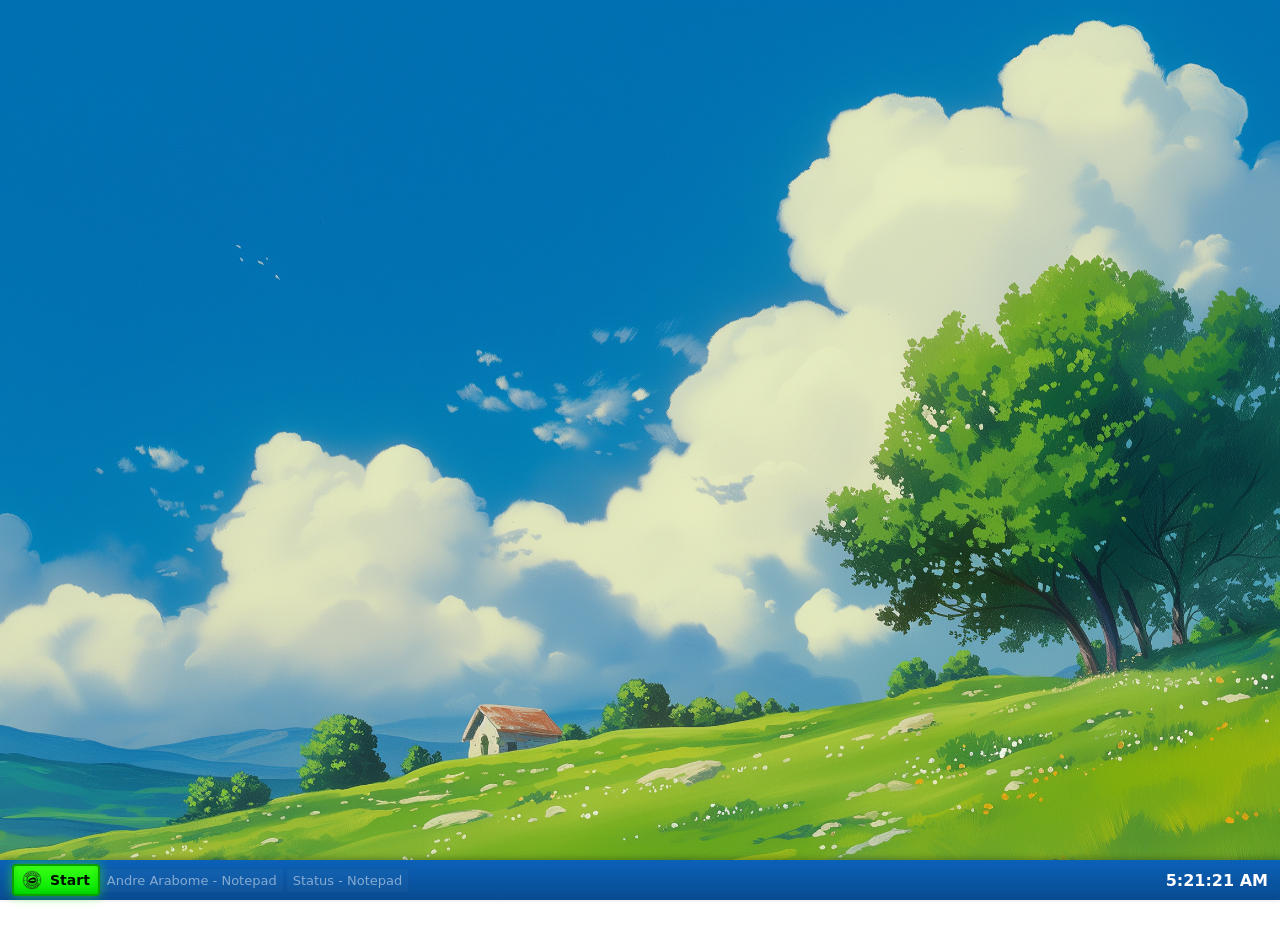
==== commit 4f391ef2: "Add files via upload" ====
--- a/mr andre arabome/index.html
+++ b/mr andre arabome/index.html
@@ -43,9 +43,9 @@
         <div class="start-menu-header">Start</div>
         <ul>
             <li><a href="#" id="start-theme-toggle"><span class="icon">☀️</span><span class="label">Dark Mode</span></a></li>
-            <li><a href="index.html"><span class="icon">🏠</span>Home</a></li>
-            <li><a href="about.html"><span class="icon">🐺</span>About Me</a></li>
-            <li><a href="projects.html"><span class="icon">🗂️</span>Projects</a></li>
+            <li><a href="#home"><span class="icon">🏠</span>Home</a></li>
+            <li><a href="#about"><span class="icon">🐺</span>About Me</a></li>
+            <li><a href="#projects"><span class="icon">🗂️</span>Projects</a></li>
             <li><a href="https://github.com/andrearabome"><span class="icon">🐱</span>GitHub</a></li>
             <li><a href="https://ca.linkedin.com/in/andrearabome"><span class="icon">🔗</span>LinkedIn</a></li>
             <li><a href="https://drive.google.com/file/d/1Fc5jcNn9YB6iBq72nuzon9Sls7e6n9wR/view?usp=drive_link"><span class="icon">📄</span>Resume</a></li>
--- a/mr andre arabome/style.css
+++ b/mr andre arabome/style.css
@@ -8,6 +8,13 @@
     box-sizing: border-box;
     font-family: Tahoma, "Segoe UI", system-ui, -apple-system, Inter, sans-serif;
     transition: background-color 260ms cubic-bezier(.22,.9,.3,1), color 260ms cubic-bezier(.22,.9,.3,1), border-color 260ms cubic-bezier(.22,.9,.3,1), box-shadow 260ms cubic-bezier(.22,.9,.3,1);
+}
+
+/* When swapping page content we briefly disable color transitions to avoid
+   flashes between theme states while the DOM updates. Applied/removed by router.js */
+html.disable-transitions,
+html.disable-transitions *{
+    transition: none !important;
 }
 
 
